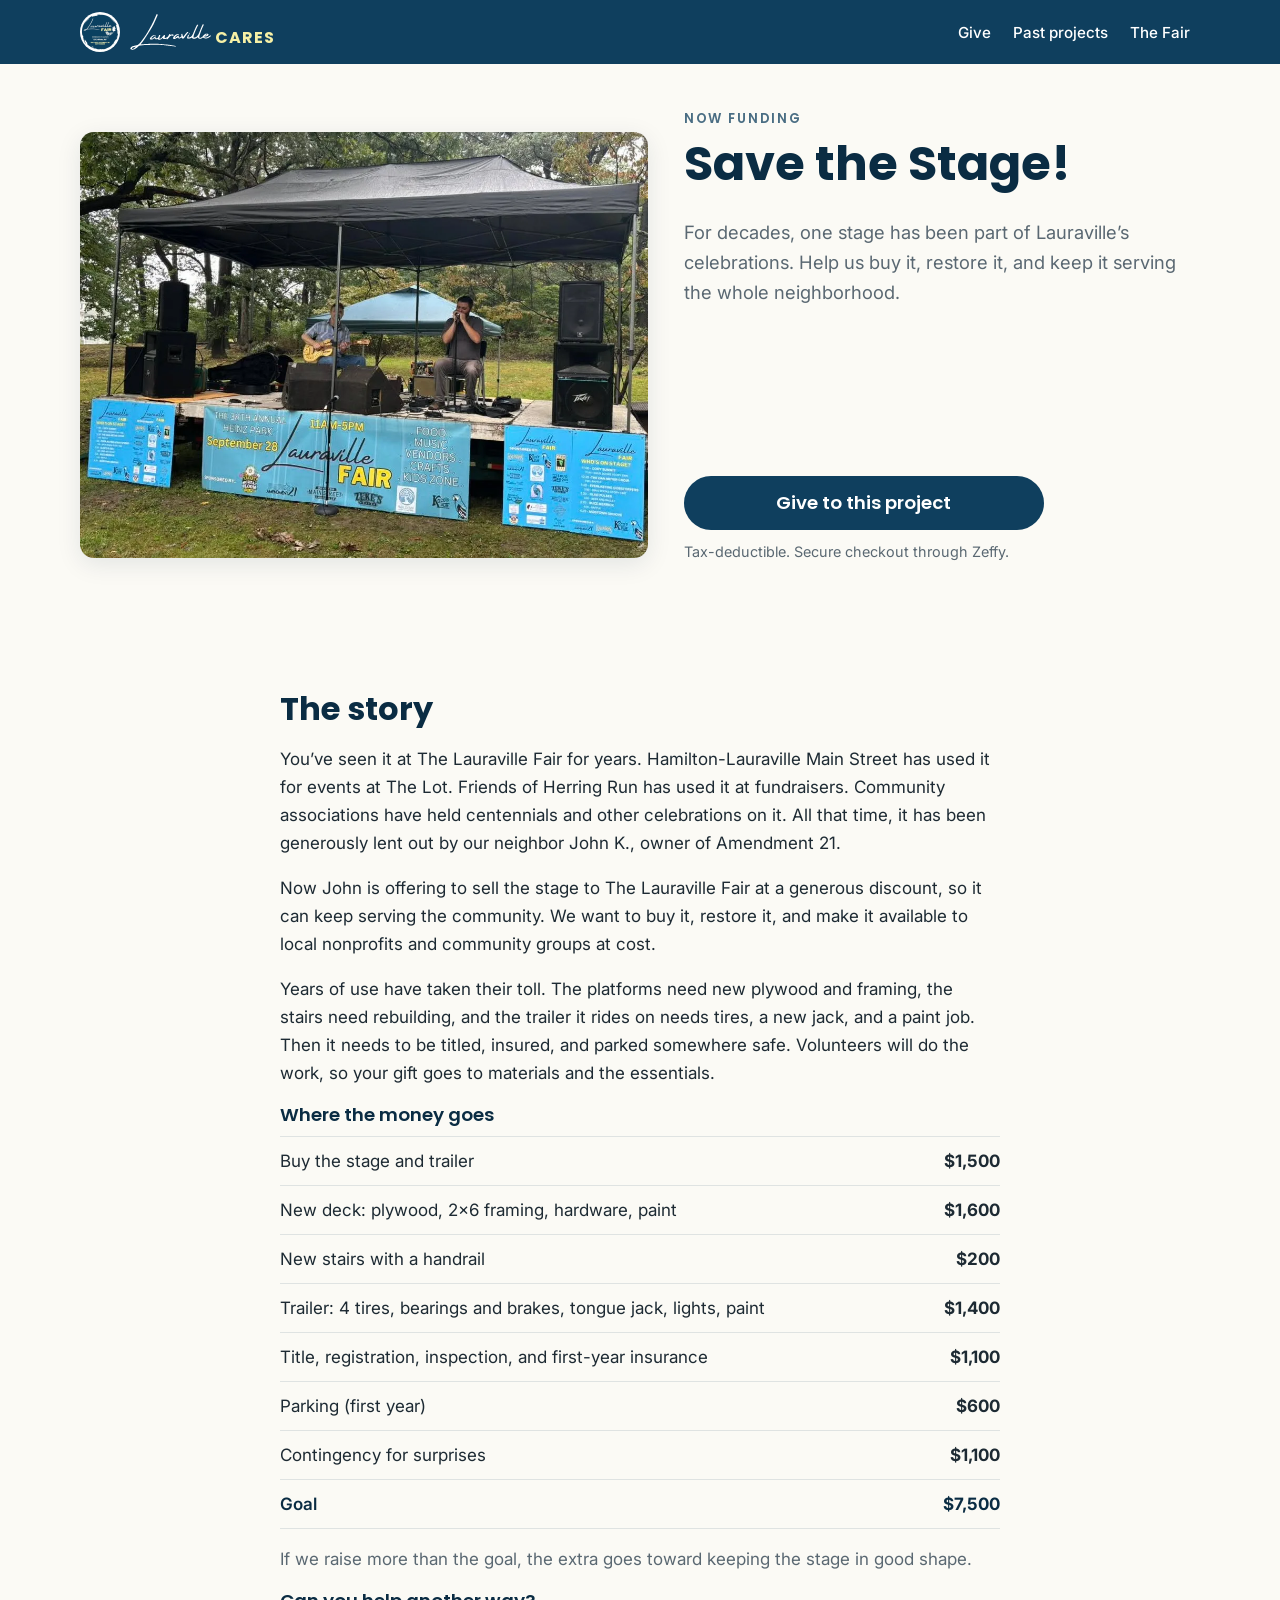
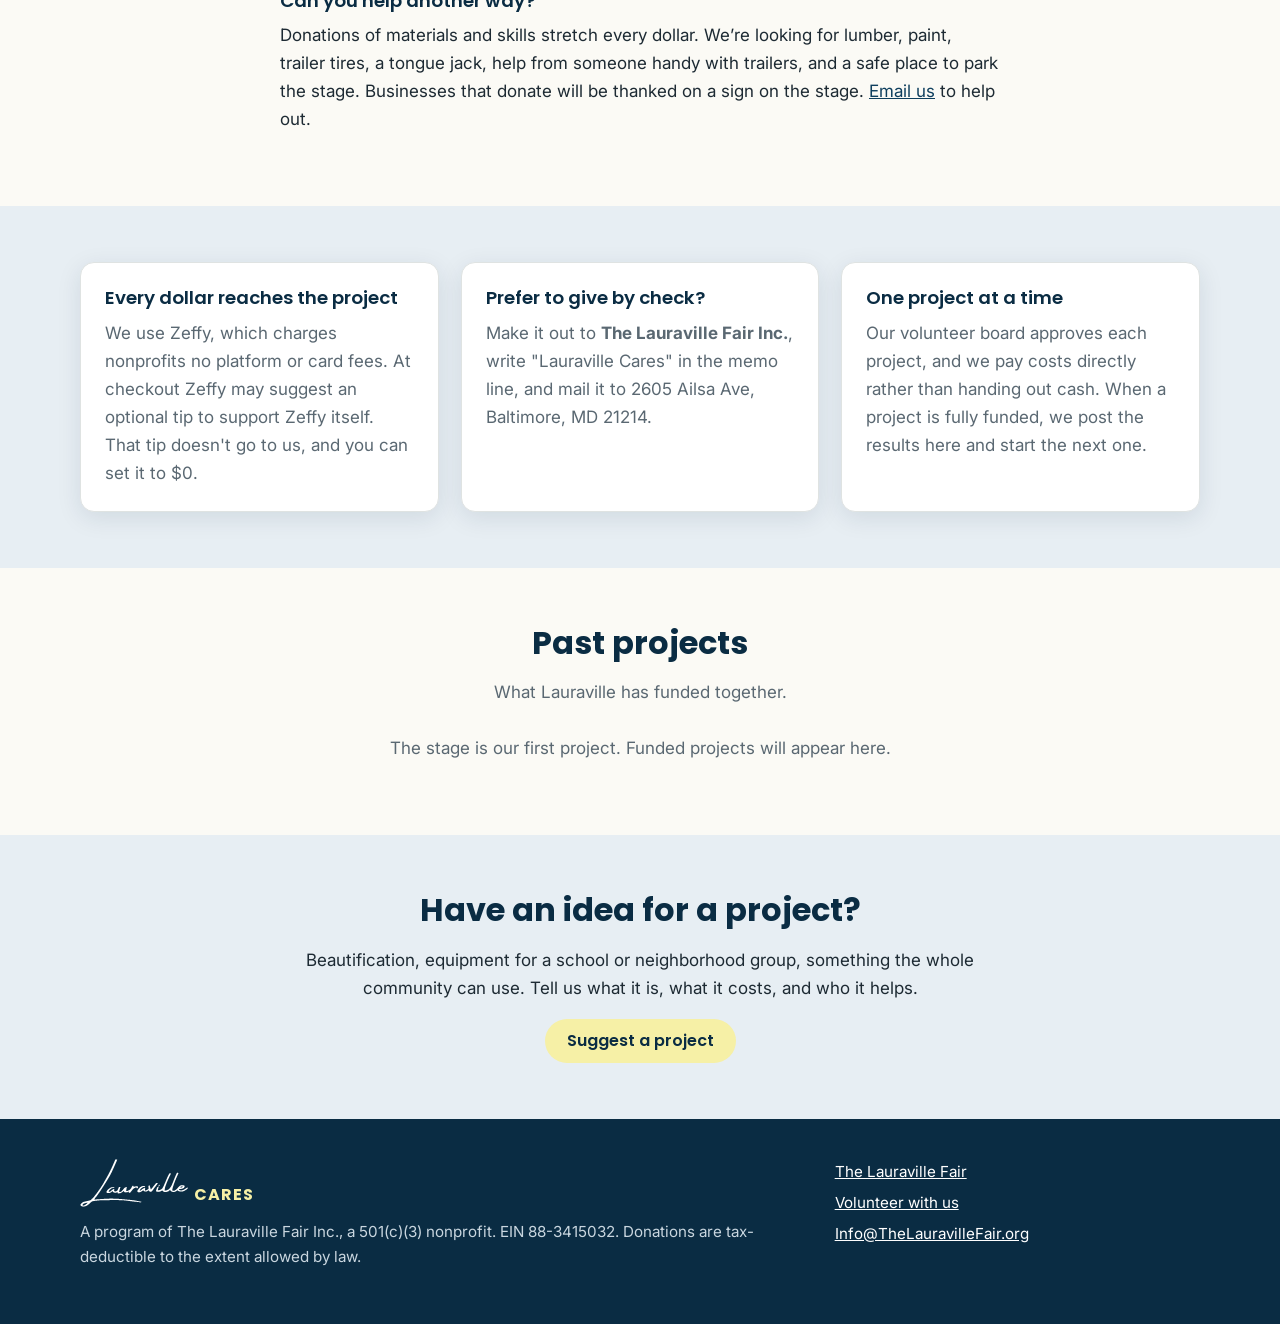
==== index.html @ 90c6c347 "Use lauravillecares.org as the site's domain Search engines are still blocked (noindex) until board " ====
<!doctype html>
<html lang="en">
<head>
  <meta charset="utf-8">
  <meta name="viewport" content="width=device-width, initial-scale=1">
  <!-- Remove this line at launch so search engines can list the site. -->
  <meta name="robots" content="noindex">
  <title>Save the Stage! | Lauraville Cares</title>
  <meta name="description" content="Lauraville Cares, by The Lauraville Fair, raises money for one Lauraville project at a time. No platform fees, so every dollar goes to the project.">
  <link rel="canonical" href="https://lauravillecares.org/">
  <link rel="icon" href="assets/images/logo-lowres.webp">
  <meta property="og:title" content="Lauraville Cares | One neighborhood project at a time">
  <meta property="og:description" content="Help fund the current Lauraville Cares project. Every dollar goes to the project.">
  <meta property="og:url" content="https://lauravillecares.org/">
  <meta property="og:image" content="https://lauravillecares.org/assets/images/projects/stage.webp">
  <link rel="preconnect" href="https://fonts.googleapis.com">
  <link rel="preconnect" href="https://fonts.gstatic.com" crossorigin>
  <link href="https://fonts.googleapis.com/css2?family=Inter:wght@400;500;600&family=Poppins:wght@500;600;700&display=swap" rel="stylesheet">
  <link rel="stylesheet" href="assets/css/styles.css?v=2">
  <!-- Zeffy's popup donation form. Any link with a zeffy-form-link attribute opens it.
       If this script fails to load, the link still opens the Zeffy page in a new tab. -->
  <script defer src="https://zeffy-scripts.s3.ca-central-1.amazonaws.com/embed-form-script.min.js" onload="window.zeffyPopup = true"></script>
  <script>
    // Zeffy's script opens the popup but doesn't stop the link, so stop it here to avoid a second tab.
    document.addEventListener('click', function (e) {
      var link = e.target.closest('a[zeffy-form-link]');
      if (link && window.zeffyPopup) e.preventDefault();
    });
  </script>
</head>
<body>
  <a class="skip-link" href="#main">Skip to content</a>

  <header class="site-header">
    <nav class="container nav" aria-label="Main">
      <a class="brand" href="./">
        <img src="assets/images/logo-lowres.webp" alt="" width="40" height="40">
        <span class="brand__name"><img class="script-word" src="assets/images/lauraville-script.svg" alt="Lauraville" width="81" height="36"><b>CARES</b></span>
      </a>
      <ul class="nav-links">
        <li><a href="#give">Give</a></li>
        <li><a href="#past">Past projects</a></li>
        <li><a href="https://www.thelauravillefair.org/">The Fair</a></li>
      </ul>
    </nav>
  </header>

  <main id="main">

    <!-- =====================================================================
         CURRENT PROJECT
         To start a new project: copy this section's text into a new card under
         PAST PROJECTS, then replace the title, photo, story, goal, and Zeffy link here.
         ===================================================================== -->
    <section class="project" id="give">
      <div class="container project__grid">

        <div class="project__media">
          <img src="assets/images/projects/stage.webp" alt="Two musicians playing on the stage at the 38th annual Lauraville Fair in Heinz Park, under a black canopy with Fair banners hung along the front" width="1080" height="810">
        </div>

        <div class="project__body">
          <span class="eyebrow">Now funding</span>
          <h1>Save the Stage!</h1>
          <p class="lede">For decades, one stage has been part of Lauraville&rsquo;s celebrations. Help us buy it, restore it, and keep it serving the whole neighborhood.</p>

          <!-- PROGRESS: Zeffy's thermometer updates itself after every donation.
               For a new project, swap "save-the-stage-2" for the new form's name. -->
          <div class="thermometer">
            <iframe title="Save the Stage! fundraising progress" src="https://www.zeffy.com/embed/thermometer/save-the-stage-2" allowtransparency="true"></iframe>
          </div>

          <!-- For a new project, swap "save-the-stage-2" for the new form's name in both links. -->
          <a class="btn btn--navy btn--big" href="https://www.zeffy.com/en-US/donation-form/save-the-stage-2" zeffy-form-link="https://www.zeffy.com/embed/donation-form/save-the-stage-2?modal=true" target="_blank" rel="noopener">Give to this project</a>
          <p class="fine">Tax-deductible. Secure checkout through Zeffy.</p>
        </div>

      </div>
    </section>

    <section class="section">
      <div class="container narrow">
        <h2>The story</h2>
        <p>You&rsquo;ve seen it at The Lauraville Fair for years. Hamilton-Lauraville Main Street has used it for events at The Lot. Friends of Herring Run has used it at fundraisers. Community associations have held centennials and other celebrations on it. All that time, it has been generously lent out by our neighbor John K., owner of Amendment 21.</p>
        <p>Now John is offering to sell the stage to The Lauraville Fair at a generous discount, so it can keep serving the community. We want to buy it, restore it, and make it available to local nonprofits and community groups at cost.</p>
        <p>Years of use have taken their toll. The platforms need new plywood and framing, the stairs need rebuilding, and the trailer it rides on needs tires, a new jack, and a paint job. Then it needs to be titled, insured, and parked somewhere safe. Volunteers will do the work, so your gift goes to materials and the essentials.</p>

        <h3>Where the money goes</h3>
        <ul class="budget">
          <li><span>Buy the stage and trailer</span><b>$1,500</b></li>
          <li><span>New deck: plywood, 2&times;6 framing, hardware, paint</span><b>$1,600</b></li>
          <li><span>New stairs with a handrail</span><b>$200</b></li>
          <li><span>Trailer: 4 tires, bearings and brakes, tongue jack, lights, paint</span><b>$1,400</b></li>
          <li><span>Title, registration, inspection, and first-year insurance</span><b>$1,100</b></li>
          <li><span>Parking (first year)</span><b>$600</b></li>
          <li><span>Contingency for surprises</span><b>$1,100</b></li>
          <li class="budget__total"><span>Goal</span><b>$7,500</b></li>
        </ul>
        <p class="muted">If we raise more than the goal, the extra goes toward keeping the stage in good shape.</p>

        <h3>Can you help another way?</h3>
        <p>Donations of materials and skills stretch every dollar. We&rsquo;re looking for lumber, paint, trailer tires, a tongue jack, help from someone handy with trailers, and a safe place to park the stage. Businesses that donate will be thanked on a sign on the stage. <a href="mailto:Info@TheLauravilleFair.org?subject=Save%20the%20Stage%20-%20I%20can%20help">Email us</a> to help out.</p>
      </div>
    </section>

    <section class="section section--tint">
      <div class="container">
        <div class="grid grid--3">
          <div class="card">
            <h3>Every dollar reaches the project</h3>
            <p>We use Zeffy, which charges nonprofits no platform or card fees. At checkout Zeffy may suggest an optional tip to support Zeffy itself. That tip doesn't go to us, and you can set it to $0.</p>
          </div>
          <div class="card">
            <h3>Prefer to give by check?</h3>
            <p>Make it out to <b>The Lauraville Fair Inc.</b>, write "Lauraville Cares" in the memo line, and mail it to 2605 Ailsa Ave, Baltimore, MD 21214.</p>
          </div>
          <div class="card">
            <h3>One project at a time</h3>
            <p>Our volunteer board approves each project, and we pay costs directly rather than handing out cash. When a project is fully funded, we post the results here and start the next one.</p>
          </div>
        </div>
      </div>
    </section>

    <!-- =====================================================================
         PAST PROJECTS
         Newest first. Copy a card, change the text, and delete the "first project" note.
         ===================================================================== -->
    <section class="section" id="past">
      <div class="container">
        <div class="section__head">
          <h2>Past projects</h2>
          <p>What Lauraville has funded together.</p>
        </div>

        <p class="empty">The stage is our first project. Funded projects will appear here.</p>

        <div class="grid grid--3">
          <!-- CARD TEMPLATE
          <article class="card past">
            <img src="assets/images/projects/example.webp" alt="" width="800" height="600">
            <span class="past__badge">Funded · $4,200 from 63 neighbors</span>
            <h3>3D printers for the school club</h3>
            <p>One or two sentences about what was bought and how it's being used now.</p>
          </article>
          -->
        </div>
      </div>
    </section>

    <section class="section section--tint">
      <div class="container narrow center">
        <h2>Have an idea for a project?</h2>
        <p>Beautification, equipment for a school or neighborhood group, something the whole community can use. Tell us what it is, what it costs, and who it helps.</p>
        <a class="btn btn--butter" href="mailto:Info@TheLauravilleFair.org?subject=Lauraville%20Cares%20project%20idea">Suggest a project</a>
      </div>
    </section>

  </main>

  <footer class="site-footer">
    <div class="container footer">
      <div>
        <div class="footer-brand"><img class="script-word" src="assets/images/lauraville-script.svg" alt="Lauraville" width="108" height="48"><b>CARES</b></div>
        <p>A program of The Lauraville Fair Inc., a 501(c)(3) nonprofit. EIN 88-3415032. Donations are tax-deductible to the extent allowed by law.</p>
      </div>
      <ul>
        <li><a href="https://www.thelauravillefair.org/">The Lauraville Fair</a></li>
        <li><a href="https://www.thelauravillefair.org/get-involved.html">Volunteer with us</a></li>
        <li><a href="mailto:Info@TheLauravilleFair.org">Info@TheLauravilleFair.org</a></li>
      </ul>
    </div>
  </footer>

</body>
</html>
---- assets/css/styles.css ----
/* ===== Lauraville Cares — styles (colors match thelauravillefair.org) ===== */
:root {
  --navy: #0f3f5e;
  --navy-deep: #0a2c43;
  --navy-soft: #e7eef3;
  --butter: #f6f0a6;
  --butter-deep: #e9dd6a;
  --ink: #1d2a33;
  --muted: #5a6872;
  --paper: #fbfaf5;
  --line: #dfe3e2;
  --radius: 14px;
  --shadow: 0 6px 24px rgba(10, 44, 67, .10);
  --max: 1120px;
}

*, *::before, *::after { box-sizing: border-box; }
html { scroll-behavior: smooth; }
body { margin: 0; font: 400 1.0625rem/1.65 "Inter", system-ui, sans-serif; color: var(--ink); background: var(--paper); }
img { max-width: 100%; height: auto; display: block; }
a { color: var(--navy); }
h1, h2, h3 { font-family: "Poppins", system-ui, sans-serif; line-height: 1.2; color: var(--navy-deep); margin: 0 0 .5em; }
h1 { font-size: clamp(2rem, 5vw, 3rem); }
h2 { font-size: clamp(1.5rem, 3.5vw, 2rem); }
h3 { font-size: 1.15rem; font-weight: 600; }
p { margin: 0 0 1em; }

.container { width: min(var(--max), 100% - 32px); margin-inline: auto; }
.narrow { max-width: 720px; }
.center { text-align: center; }
.muted { color: var(--muted); }
.skip-link { position: absolute; left: -999px; top: 8px; background: var(--butter); padding: 8px 14px; z-index: 100; }
.skip-link:focus { left: 8px; }

/* Placeholders still to be filled in. Remove class="todo" once real content is in. */
.todo { background: #fff7c2; outline: 2px dashed #d4b106; outline-offset: 2px; border-radius: 4px; padding: 0 4px; color: #6b5600; font-style: italic; }

/* ===== Header ===== */
.site-header { background: var(--navy); }
.nav { display: flex; align-items: center; justify-content: space-between; min-height: 64px; gap: 12px; flex-wrap: wrap; }
.brand { display: flex; align-items: center; gap: 10px; text-decoration: none; }
.brand > img { border-radius: 50%; background: #fff; }
.brand__name { display: flex; align-items: flex-end; gap: 4px; }
.brand .script-word { height: 36px; width: auto; }
.brand b, .footer-brand b { font: 700 1rem/1 "Poppins", sans-serif; color: var(--butter); letter-spacing: .06em; margin-bottom: 4px; }
.nav-links { list-style: none; display: flex; gap: 2px; margin: 0; padding: 0; }
.nav-links a { color: #fff; text-decoration: none; font-weight: 500; padding: 8px 10px; border-radius: 8px; font-size: .95rem; }
.nav-links a:hover { background: rgba(255,255,255,.1); }
@media (max-width: 520px) { .nav { justify-content: center; padding: 8px 0; } }

/* ===== Buttons ===== */
.btn { display: inline-flex; align-items: center; justify-content: center; font: 600 1rem/1 "Poppins", sans-serif; text-decoration: none; padding: 14px 22px; border-radius: 999px; transition: background .12s ease; }
.btn--navy { background: var(--navy); color: #fff; }
.btn--navy:hover { background: var(--navy-deep); }
.btn--butter { background: var(--butter); color: var(--navy-deep); }
.btn--butter:hover { background: var(--butter-deep); }
.btn--big { font-size: 1.15rem; padding: 18px 32px; width: 100%; max-width: 360px; }

/* ===== Current project ===== */
.project { padding: 48px 0 56px; }
.project__grid { display: grid; gap: 36px; grid-template-columns: 1.1fr 1fr; align-items: center; }
@media (max-width: 860px) { .project__grid { grid-template-columns: 1fr; } }
.project__media img, .photo-placeholder { border-radius: var(--radius); box-shadow: var(--shadow); width: 100%; aspect-ratio: 4 / 3; object-fit: cover; }
.photo-placeholder { background: var(--navy-soft); display: grid; place-items: center; }
.eyebrow { font: 600 .82rem/1 "Poppins", sans-serif; text-transform: uppercase; letter-spacing: .14em; color: var(--navy); opacity: .75; display: block; margin-bottom: 10px; }
.lede { font-size: 1.15rem; color: var(--muted); }
.fine { font-size: .9rem; color: var(--muted); margin-top: 10px; }

.thermometer { margin: 24px 0; }
.thermometer iframe { display: block; width: 100%; height: 120px; border: 0; }

/* ===== Sections ===== */
.section { padding: 56px 0; }
.section--tint { background: var(--navy-soft); }
.section__head { text-align: center; max-width: 700px; margin: 0 auto 28px; }
.section__head p { color: var(--muted); }
.grid { display: grid; gap: 22px; }
.grid--3 { grid-template-columns: repeat(auto-fit, minmax(260px, 1fr)); }
.card { background: #fff; border: 1px solid var(--line); border-radius: var(--radius); padding: 24px; box-shadow: var(--shadow); }
.card p { color: var(--muted); margin: 0; }

.budget { list-style: none; padding: 0; margin: 0 0 16px; border-top: 1px solid var(--line); }
.budget li { display: flex; justify-content: space-between; gap: 16px; padding: 10px 0; border-bottom: 1px solid var(--line); }
.budget__total { font-weight: 600; color: var(--navy-deep); }

.past { padding: 0; overflow: hidden; }
.past img { aspect-ratio: 4 / 3; object-fit: cover; width: 100%; }
.past h3, .past p, .past__badge { margin-inline: 20px; }
.past__badge { display: inline-block; margin-top: 16px; margin-bottom: 8px; background: var(--butter); color: var(--navy-deep); font: 600 .8rem/1 "Poppins", sans-serif; padding: 6px 10px; border-radius: 999px; }
.past p { margin-bottom: 20px; }
.empty { text-align: center; color: var(--muted); }

/* ===== Footer ===== */
.site-footer { background: var(--navy-deep); color: #c9d6df; padding: 40px 0; font-size: .95rem; }
.site-footer a { color: #fff; }
.footer { display: grid; gap: 24px; grid-template-columns: 2fr 1fr; }
@media (max-width: 720px) { .footer { grid-template-columns: 1fr; } }
.footer-brand { display: flex; align-items: flex-end; gap: 6px; margin-bottom: 12px; }
.footer-brand .script-word { height: 48px; width: auto; }
.site-footer ul { list-style: none; padding: 0; margin: 0; }
.site-footer li { margin-bottom: 6px; }
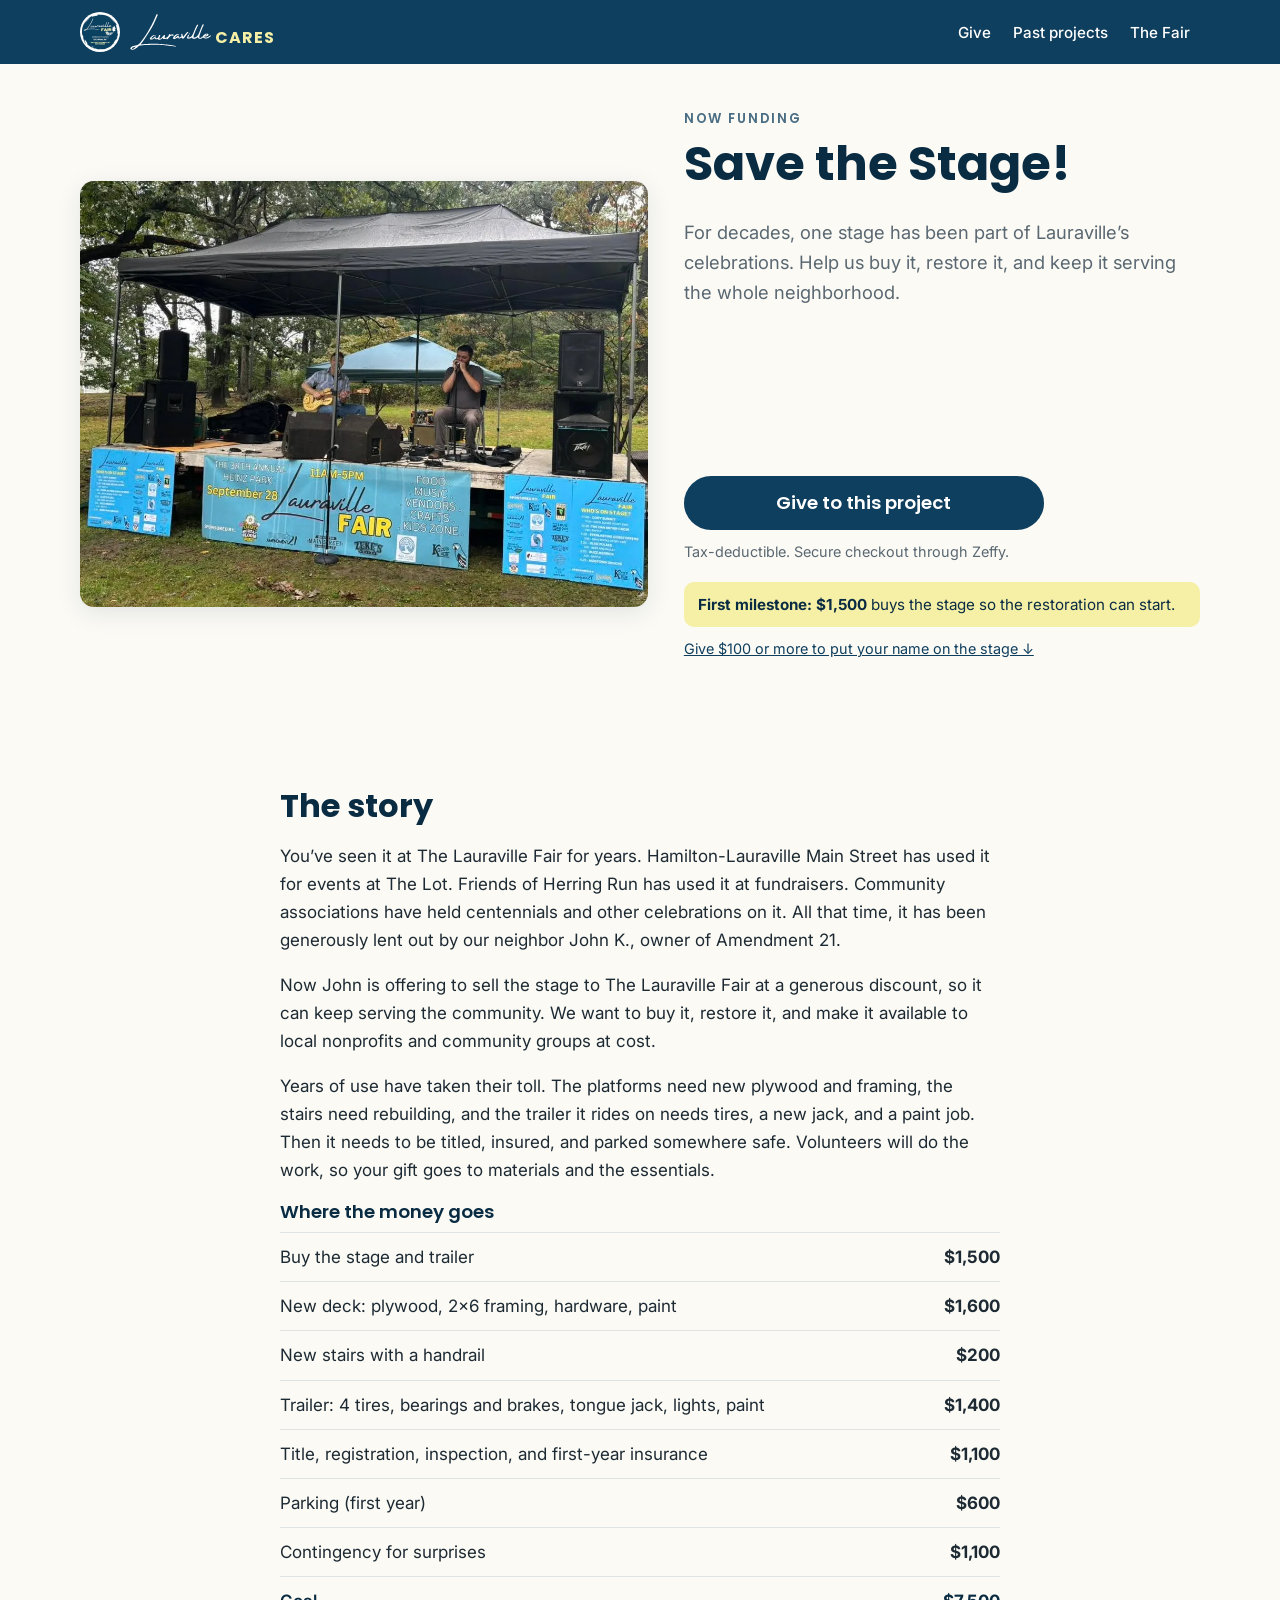
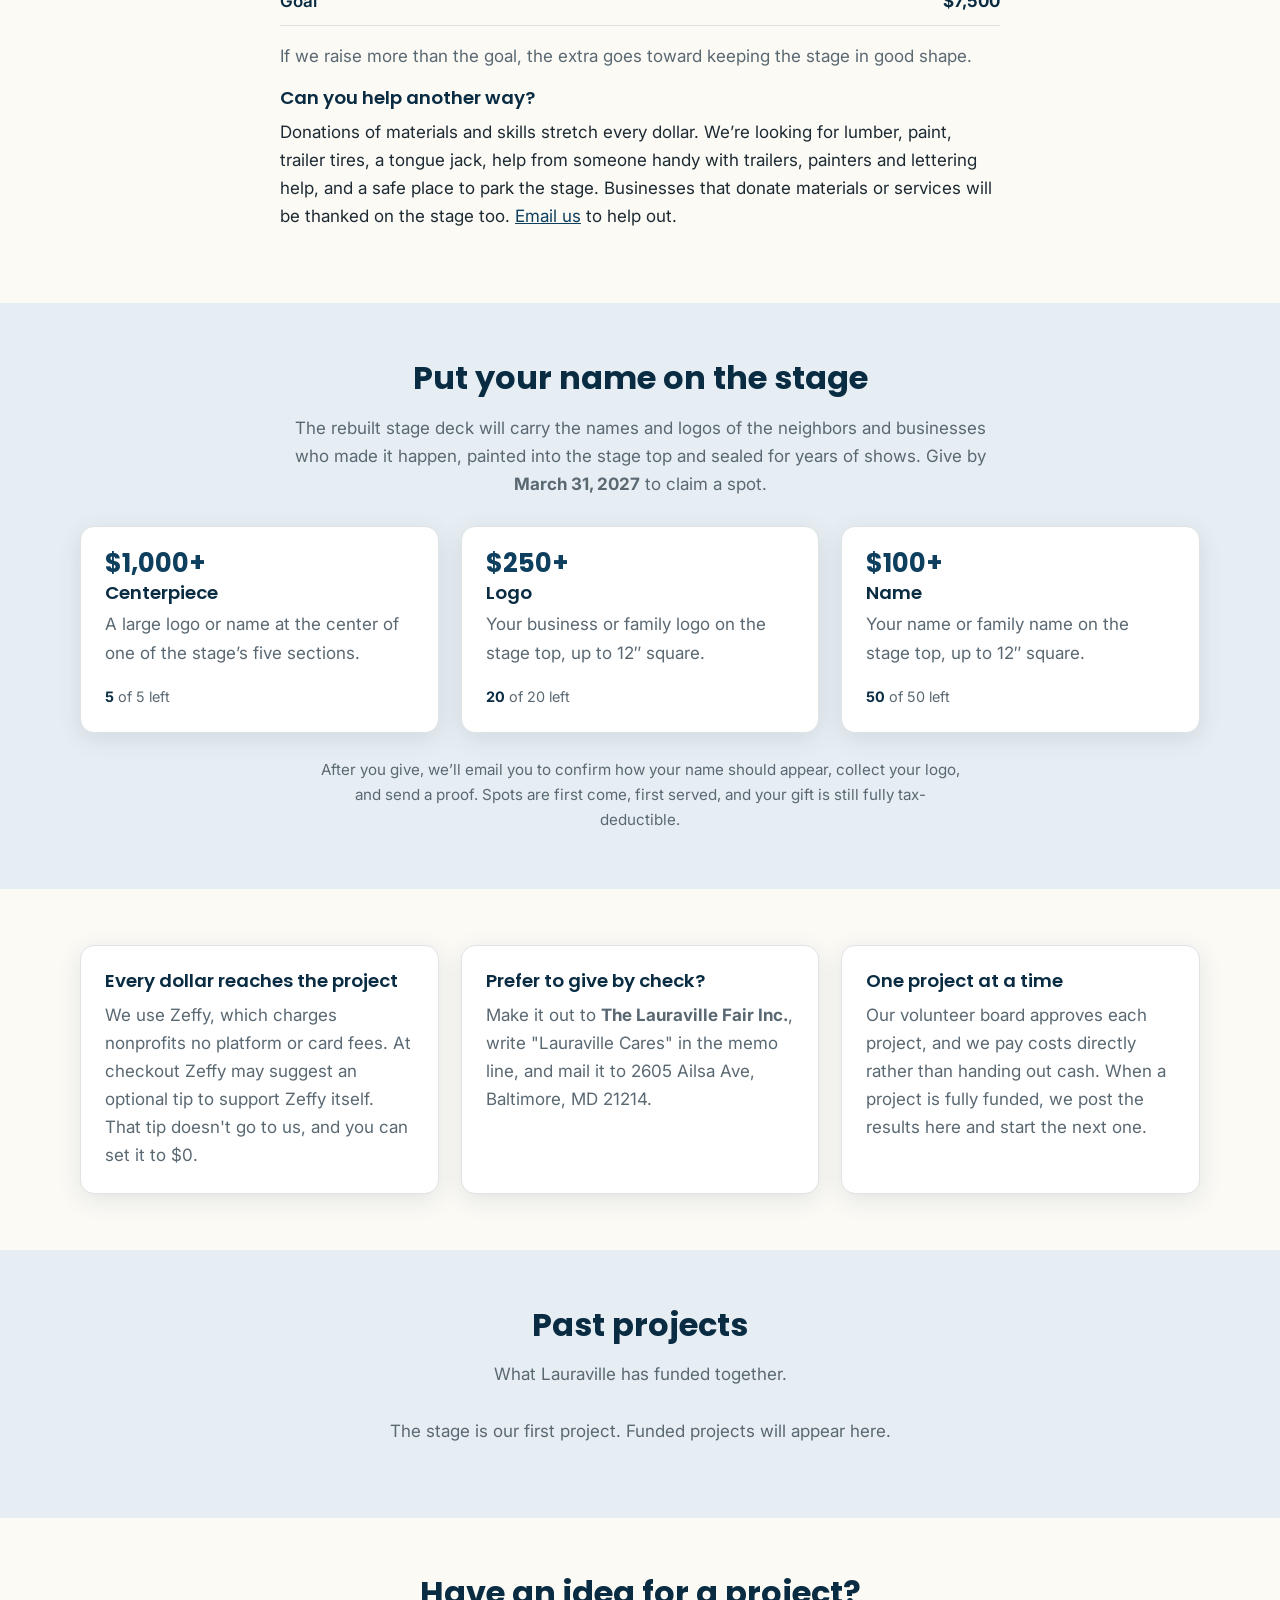
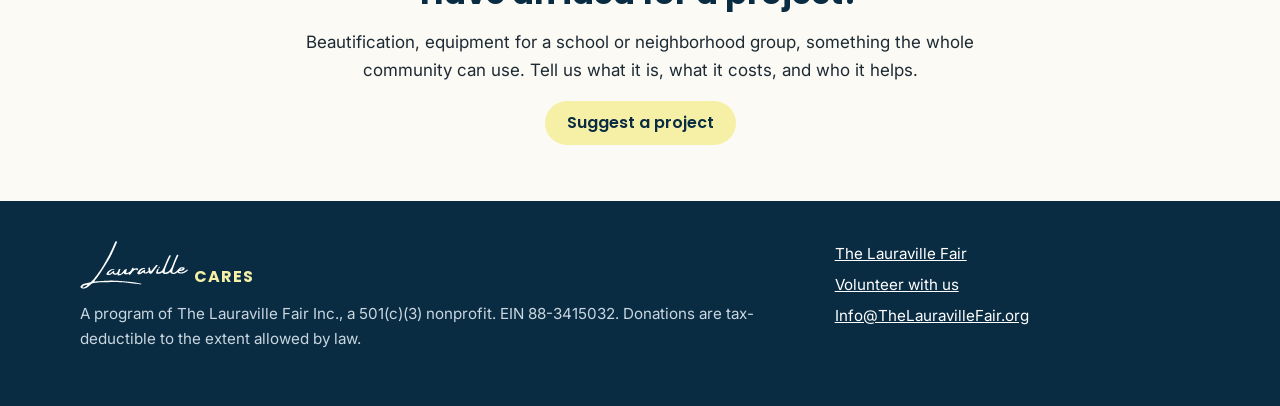
==== commit 1e007f2b: "Save the Stage!: name-on-the-stage tiers and first milestone Adds centerpiece/logo/name recognition " ====
--- a/index.html
+++ b/index.html
@@ -12,11 +12,11 @@
   <meta property="og:title" content="Lauraville Cares | One neighborhood project at a time">
   <meta property="og:description" content="Help fund the current Lauraville Cares project. Every dollar goes to the project.">
   <meta property="og:url" content="https://lauravillecares.org/">
-  <meta property="og:image" content="https://lauravillecares.org/assets/images/projects/stage.webp">
+  <meta property="og:image" content="https://lauravillecares.org/assets/images/projects/stage-share.jpg">
   <link rel="preconnect" href="https://fonts.googleapis.com">
   <link rel="preconnect" href="https://fonts.gstatic.com" crossorigin>
   <link href="https://fonts.googleapis.com/css2?family=Inter:wght@400;500;600&family=Poppins:wght@500;600;700&display=swap" rel="stylesheet">
-  <link rel="stylesheet" href="assets/css/styles.css?v=2">
+  <link rel="stylesheet" href="assets/css/styles.css?v=3">
   <!-- Zeffy's popup donation form. Any link with a zeffy-form-link attribute opens it.
        If this script fails to load, the link still opens the Zeffy page in a new tab. -->
   <script defer src="https://zeffy-scripts.s3.ca-central-1.amazonaws.com/embed-form-script.min.js" onload="window.zeffyPopup = true"></script>
@@ -73,6 +73,8 @@
           <!-- For a new project, swap "save-the-stage-2" for the new form's name in both links. -->
           <a class="btn btn--navy btn--big" href="https://www.zeffy.com/en-US/donation-form/save-the-stage-2" zeffy-form-link="https://www.zeffy.com/embed/donation-form/save-the-stage-2?modal=true" target="_blank" rel="noopener">Give to this project</a>
           <p class="fine">Tax-deductible. Secure checkout through Zeffy.</p>
+          <p class="milestone"><b>First milestone: $1,500</b> buys the stage so the restoration can start.</p>
+          <p class="fine"><a href="#name-on-stage">Give $100 or more to put your name on the stage &darr;</a></p>
         </div>
 
       </div>
@@ -99,11 +101,45 @@
         <p class="muted">If we raise more than the goal, the extra goes toward keeping the stage in good shape.</p>
 
         <h3>Can you help another way?</h3>
-        <p>Donations of materials and skills stretch every dollar. We&rsquo;re looking for lumber, paint, trailer tires, a tongue jack, help from someone handy with trailers, and a safe place to park the stage. Businesses that donate will be thanked on a sign on the stage. <a href="mailto:Info@TheLauravilleFair.org?subject=Save%20the%20Stage%20-%20I%20can%20help">Email us</a> to help out.</p>
-      </div>
-    </section>
-
-    <section class="section section--tint">
+        <p>Donations of materials and skills stretch every dollar. We&rsquo;re looking for lumber, paint, trailer tires, a tongue jack, help from someone handy with trailers, painters and lettering help, and a safe place to park the stage. Businesses that donate materials or services will be thanked on the stage too. <a href="mailto:Info@TheLauravilleFair.org?subject=Save%20the%20Stage%20-%20I%20can%20help">Email us</a> to help out.</p>
+      </div>
+    </section>
+
+    <!-- =====================================================================
+         NAME ON THE STAGE (this project only)
+         Update the "left" numbers as spots are claimed.
+         ===================================================================== -->
+    <section class="section section--tint" id="name-on-stage">
+      <div class="container">
+        <div class="section__head">
+          <h2>Put your name on the stage</h2>
+          <p>The rebuilt stage deck will carry the names and logos of the neighbors and businesses who made it happen, painted into the stage top and sealed for years of shows. Give by <b>March 31, 2027</b> to claim a spot.</p>
+        </div>
+        <div class="grid grid--3 tiers">
+          <div class="card tier">
+            <span class="tier__amt">$1,000+</span>
+            <h3>Centerpiece</h3>
+            <p>A large logo or name at the center of one of the stage&rsquo;s five sections.</p>
+            <span class="tier__left"><b>5</b> of 5 left</span>
+          </div>
+          <div class="card tier">
+            <span class="tier__amt">$250+</span>
+            <h3>Logo</h3>
+            <p>Your business or family logo on the stage top, up to 12&Prime; square.</p>
+            <span class="tier__left"><b>20</b> of 20 left</span>
+          </div>
+          <div class="card tier">
+            <span class="tier__amt">$100+</span>
+            <h3>Name</h3>
+            <p>Your name or family name on the stage top, up to 12&Prime; square.</p>
+            <span class="tier__left"><b>50</b> of 50 left</span>
+          </div>
+        </div>
+        <p class="note">After you give, we&rsquo;ll email you to confirm how your name should appear, collect your logo, and send a proof. Spots are first come, first served, and your gift is still fully tax-deductible.</p>
+      </div>
+    </section>
+
+    <section class="section">
       <div class="container">
         <div class="grid grid--3">
           <div class="card">
@@ -126,7 +162,7 @@
          PAST PROJECTS
          Newest first. Copy a card, change the text, and delete the "first project" note.
          ===================================================================== -->
-    <section class="section" id="past">
+    <section class="section section--tint" id="past">
       <div class="container">
         <div class="section__head">
           <h2>Past projects</h2>
@@ -148,7 +184,7 @@
       </div>
     </section>
 
-    <section class="section section--tint">
+    <section class="section">
       <div class="container narrow center">
         <h2>Have an idea for a project?</h2>
         <p>Beautification, equipment for a school or neighborhood group, something the whole community can use. Tell us what it is, what it costs, and who it helps.</p>
@@ -172,5 +208,7 @@
     </div>
   </footer>
 
+  <!-- Cloudflare Web Analytics (no cookies). Reports: Cloudflare > Analytics & Logs > Web Analytics. -->
+  <script type="module" src="https://static.cloudflareinsights.com/beacon.min.js" data-cf-beacon='{"token": "3a47c4539e944c7ab1bf248b45f4e7bf"}'></script>
 </body>
 </html>
--- a/assets/css/styles.css
+++ b/assets/css/styles.css
@@ -90,6 +90,14 @@
 .past p { margin-bottom: 20px; }
 .empty { text-align: center; color: var(--muted); }
 
+.milestone { margin: 18px 0 4px; padding: 10px 14px; background: var(--butter); border-radius: 10px; font-size: .95rem; color: var(--navy-deep); }
+.tier { display: flex; flex-direction: column; gap: 6px; }
+.tier h3 { margin: 0; }
+.tier__amt { font: 700 1.6rem/1 "Poppins", sans-serif; color: var(--navy); }
+.tier__left { margin-top: auto; padding-top: 12px; font-size: .9rem; color: var(--muted); }
+.tier__left b { color: var(--navy-deep); }
+.note { text-align: center; color: var(--muted); max-width: 640px; margin: 24px auto 0; font-size: .95rem; }
+
 /* ===== Footer ===== */
 .site-footer { background: var(--navy-deep); color: #c9d6df; padding: 40px 0; font-size: .95rem; }
 .site-footer a { color: #fff; }
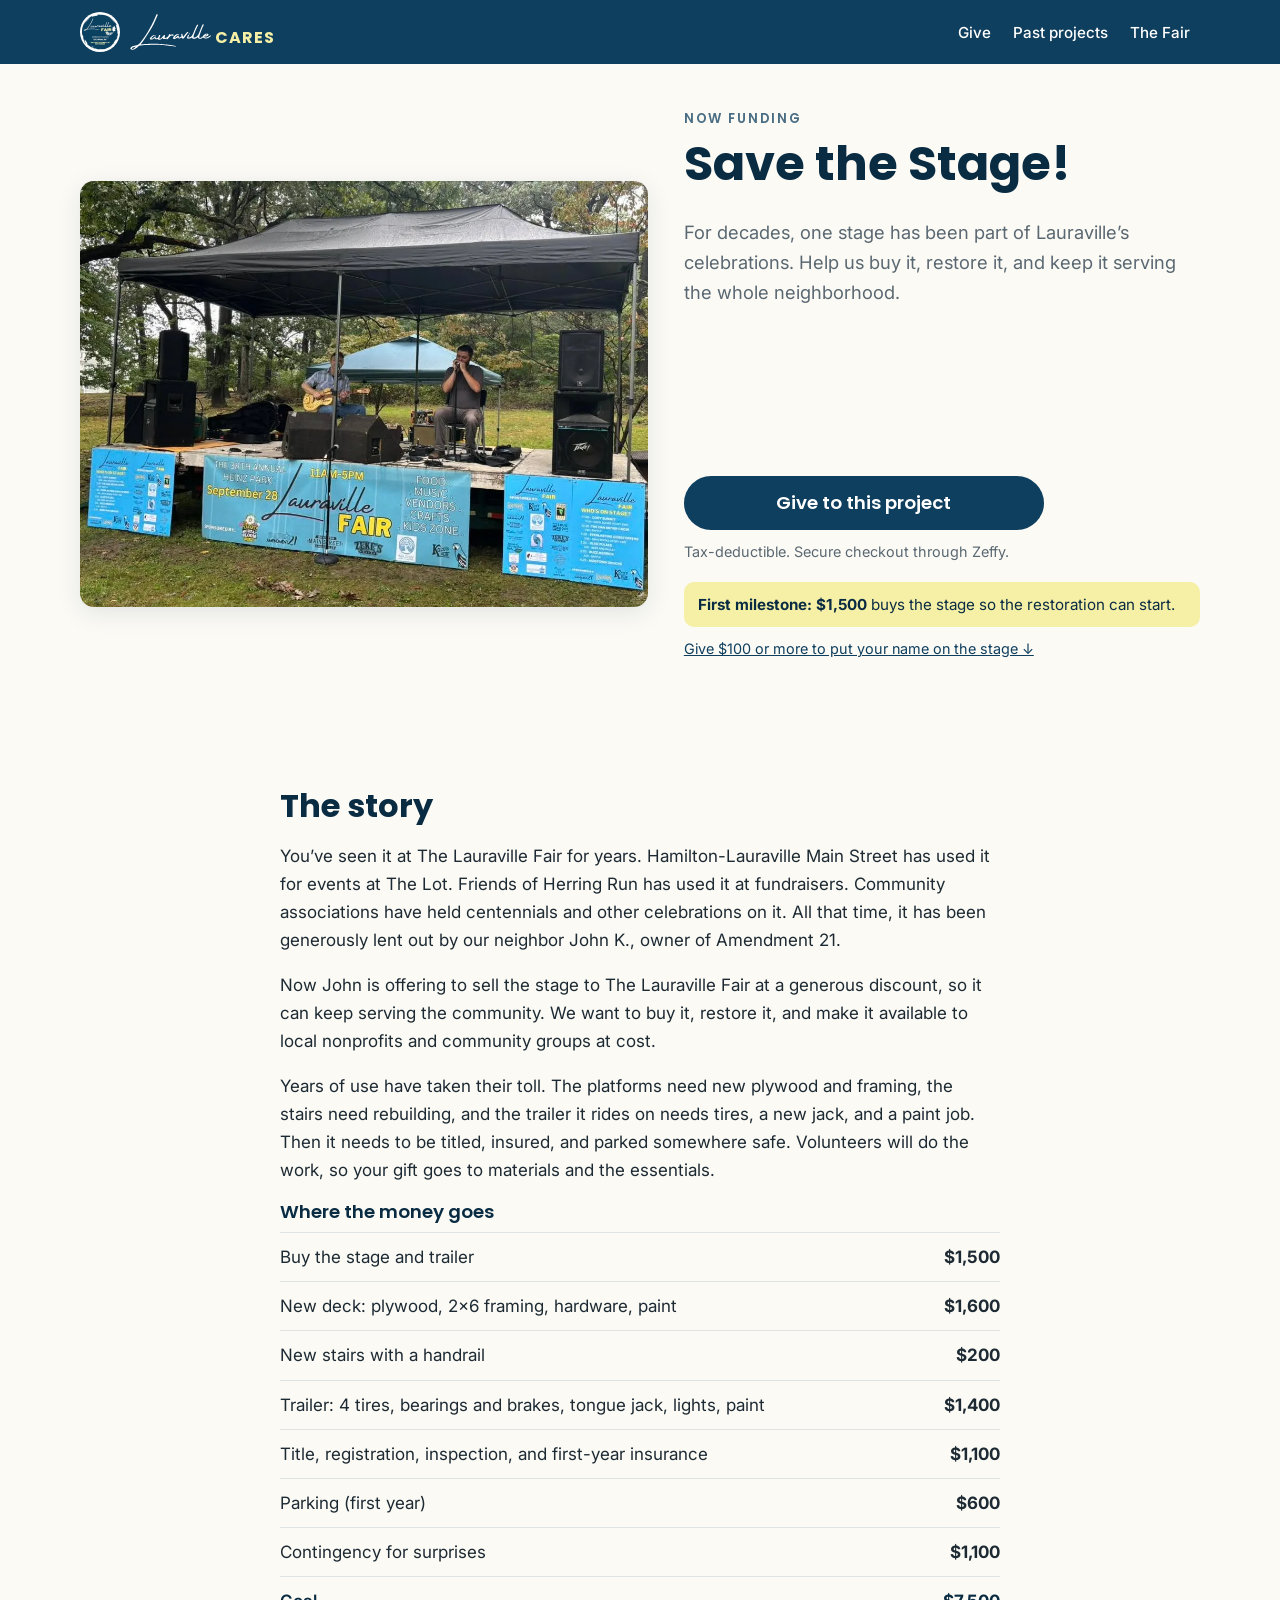
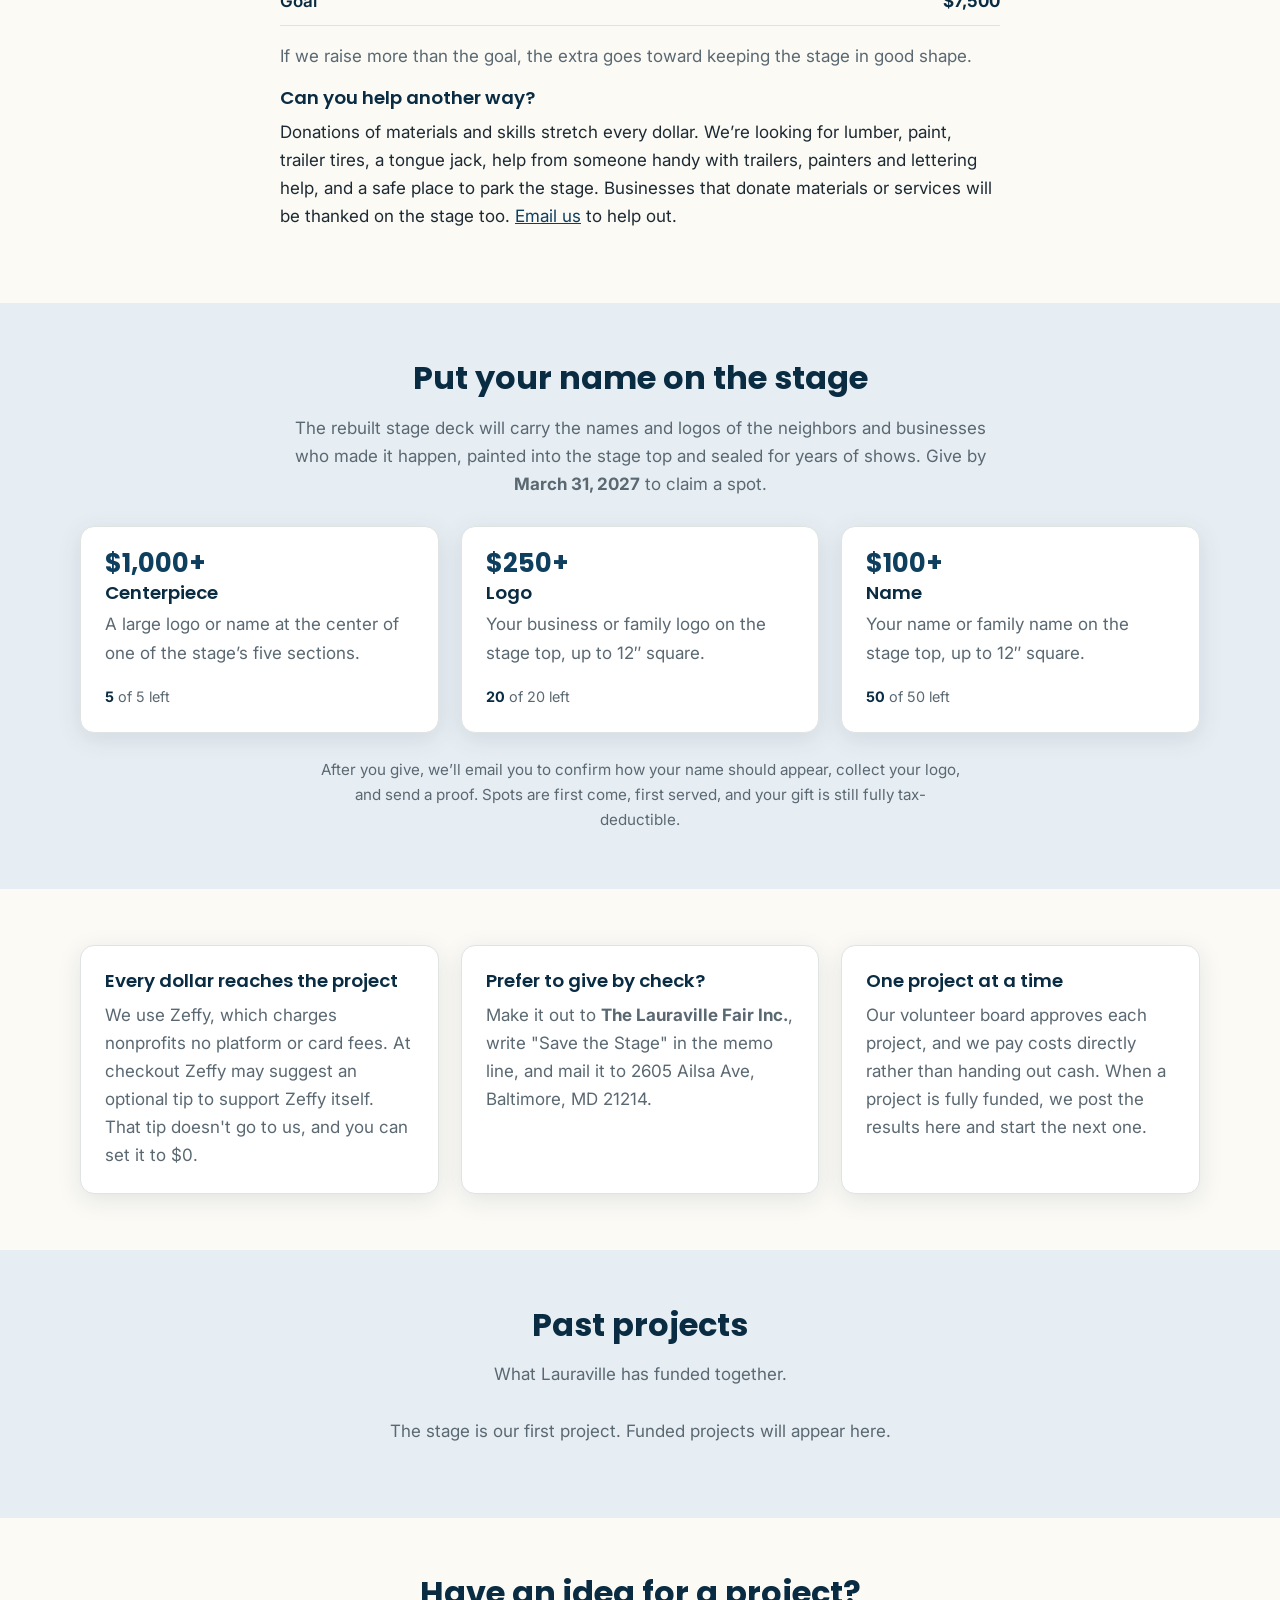
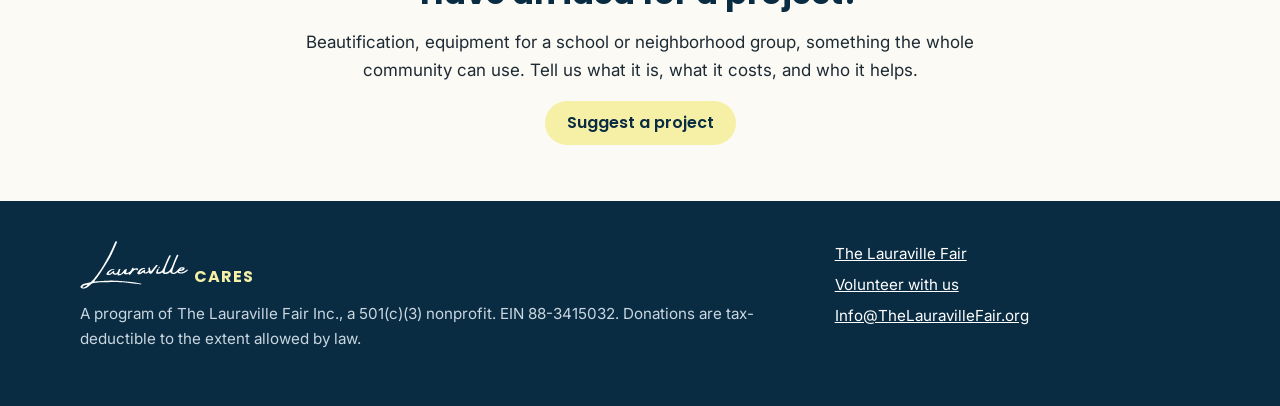
==== commit 3168611e: "Add GHEMS 3D printing campaign page (draft, donations not open yet) Also points Save the Stage check" ====
--- a/index.html
+++ b/index.html
@@ -6,17 +6,20 @@
   <!-- Remove this line at launch so search engines can list the site. -->
   <meta name="robots" content="noindex">
   <title>Save the Stage! | Lauraville Cares</title>
-  <meta name="description" content="Lauraville Cares, by The Lauraville Fair, raises money for one Lauraville project at a time. No platform fees, so every dollar goes to the project.">
+  <meta name="description" content="Save the Stage! Help Lauraville Cares, by The Lauraville Fair, buy and restore the community stage. Every dollar goes to the project.">
   <link rel="canonical" href="https://lauravillecares.org/">
   <link rel="icon" href="assets/images/logo-lowres.webp">
-  <meta property="og:title" content="Lauraville Cares | One neighborhood project at a time">
-  <meta property="og:description" content="Help fund the current Lauraville Cares project. Every dollar goes to the project.">
+  <!-- Link previews (texts, Facebook, etc.). Update the title, description and image for each new project. -->
+  <meta property="og:site_name" content="Lauraville Cares">
+  <meta property="og:title" content="Save the Stage!">
+  <meta property="og:description" content="Help us buy and restore the stage that has hosted Lauraville&rsquo;s fairs, fundraisers and celebrations for decades. $100+ puts your name on it.">
+  <meta name="twitter:card" content="summary_large_image">
   <meta property="og:url" content="https://lauravillecares.org/">
   <meta property="og:image" content="https://lauravillecares.org/assets/images/projects/stage-share.jpg">
   <link rel="preconnect" href="https://fonts.googleapis.com">
   <link rel="preconnect" href="https://fonts.gstatic.com" crossorigin>
   <link href="https://fonts.googleapis.com/css2?family=Inter:wght@400;500;600&family=Poppins:wght@500;600;700&display=swap" rel="stylesheet">
-  <link rel="stylesheet" href="assets/css/styles.css?v=3">
+  <link rel="stylesheet" href="assets/css/styles.css?v=4">
   <!-- Zeffy's popup donation form. Any link with a zeffy-form-link attribute opens it.
        If this script fails to load, the link still opens the Zeffy page in a new tab. -->
   <script defer src="https://zeffy-scripts.s3.ca-central-1.amazonaws.com/embed-form-script.min.js" onload="window.zeffyPopup = true"></script>
@@ -148,7 +151,7 @@
           </div>
           <div class="card">
             <h3>Prefer to give by check?</h3>
-            <p>Make it out to <b>The Lauraville Fair Inc.</b>, write "Lauraville Cares" in the memo line, and mail it to 2605 Ailsa Ave, Baltimore, MD 21214.</p>
+            <p>Make it out to <b>The Lauraville Fair Inc.</b>, write "Save the Stage" in the memo line, and mail it to 2605 Ailsa Ave, Baltimore, MD 21214.</p>
           </div>
           <div class="card">
             <h3>One project at a time</h3>
--- a/assets/css/styles.css
+++ b/assets/css/styles.css
@@ -107,3 +107,13 @@
 .footer-brand .script-word { height: 48px; width: auto; }
 .site-footer ul { list-style: none; padding: 0; margin: 0; }
 .site-footer li { margin-bottom: 6px; }
+
+/* ===== Placeholder photo with icon, "coming soon" button, goal ladder ===== */
+.photo-placeholder--icon { color: var(--navy); display: flex; flex-direction: column; align-items: center; justify-content: center; gap: 12px; text-align: center; padding: 24px; }
+.photo-placeholder--icon span { color: var(--muted); font-size: .95rem; }
+.btn--soon { opacity: .55; cursor: default; }
+.goals { list-style: none; padding: 0; margin: 0 0 12px; border-top: 1px solid var(--line); }
+.goals li { display: flex; gap: 16px; align-items: baseline; padding: 12px 0; border-bottom: 1px solid var(--line); }
+.goals b { font: 700 1.15rem/1 "Poppins", sans-serif; color: var(--navy-deep); min-width: 72px; }
+.goals .goal--funded b::after { content: " \2713"; color: #2d7a3a; }
+.goals .goal--funded span { text-decoration: line-through; color: var(--muted); }
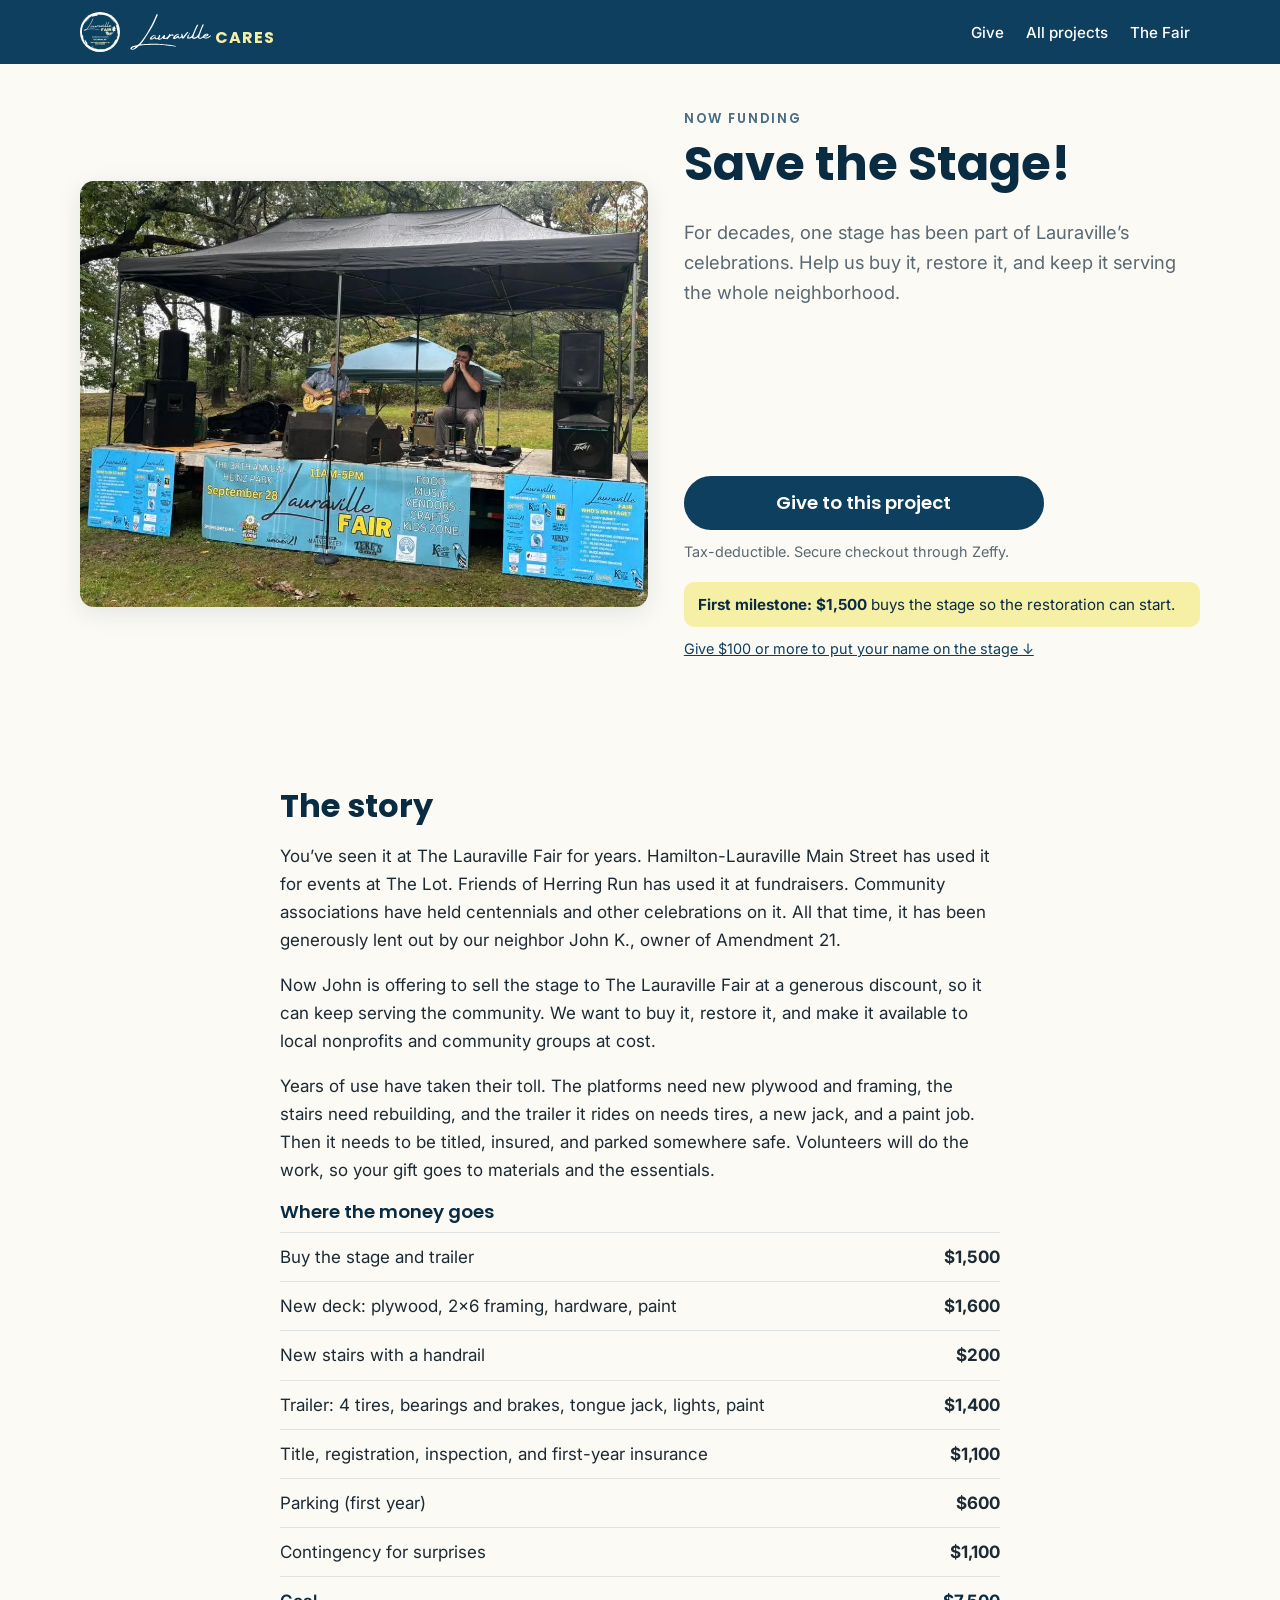
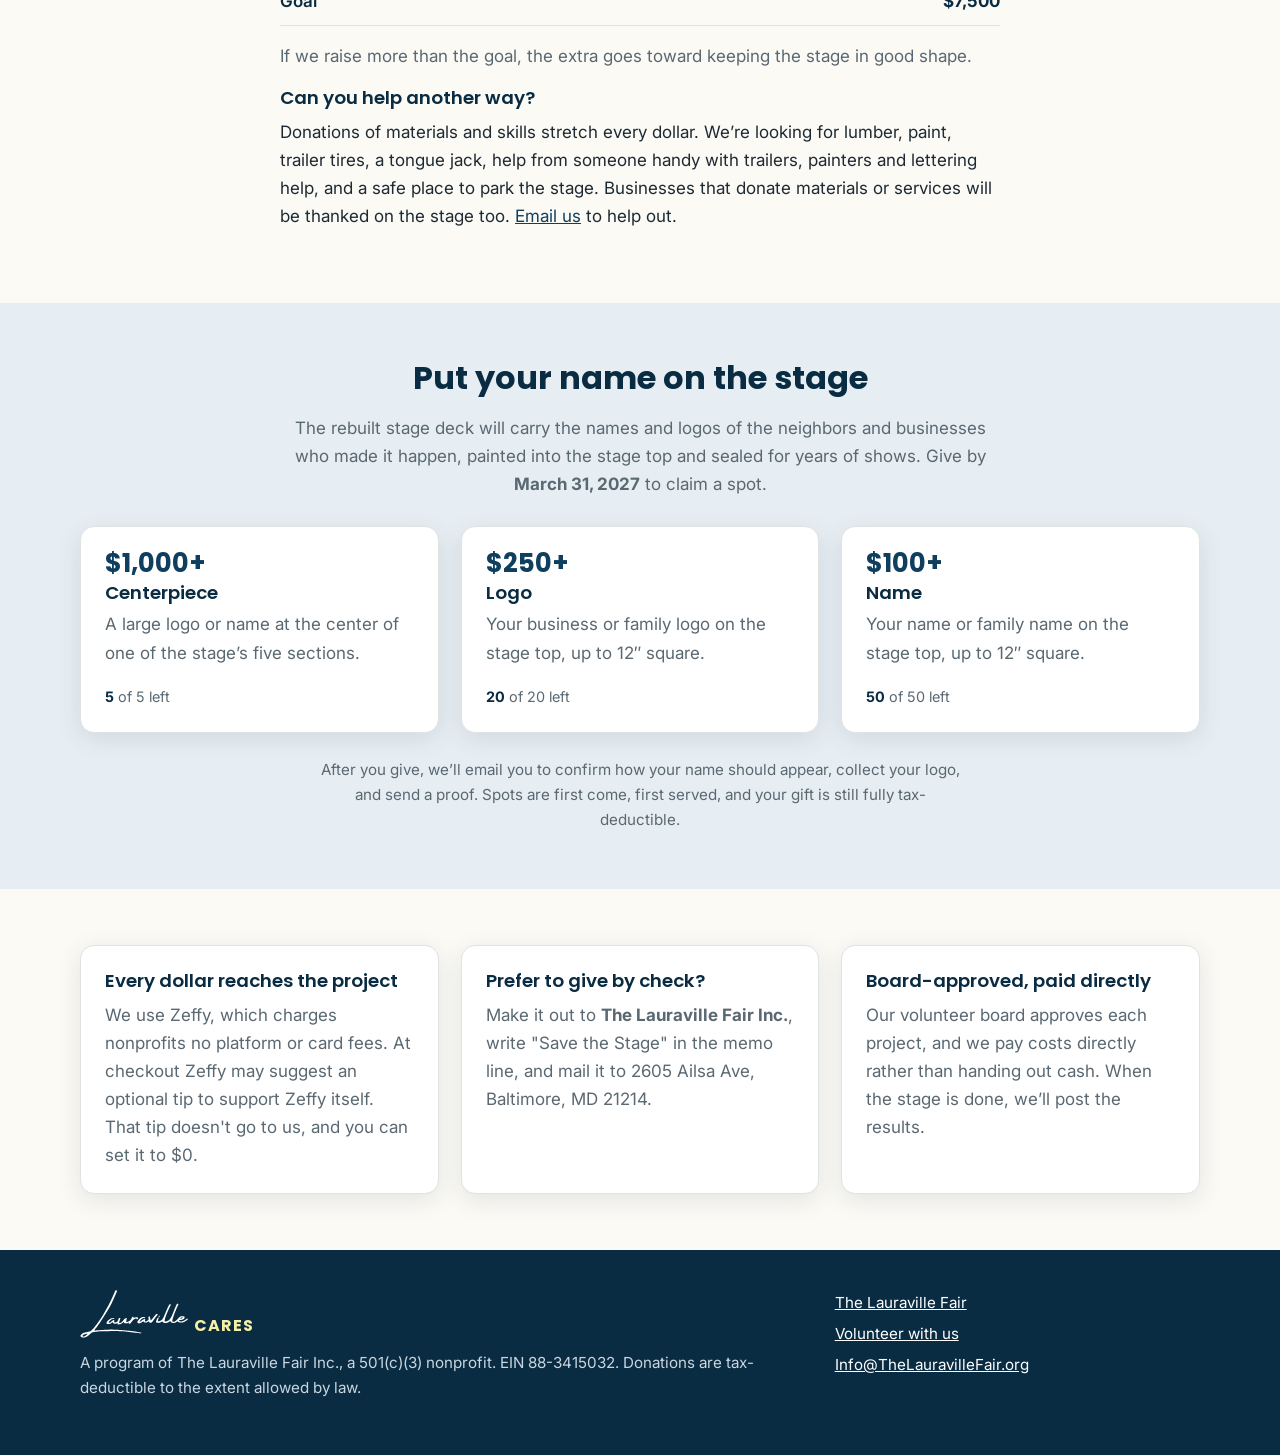
==== commit 8c2e5d36: "Root forwards to /stage for printed QR cards; home page parked at /main Logo and All projects links " ====
--- a/index.html
+++ b/index.html
@@ -3,215 +3,26 @@
 <head>
   <meta charset="utf-8">
   <meta name="viewport" content="width=device-width, initial-scale=1">
-  <!-- Remove this line at launch so search engines can list the site. -->
   <meta name="robots" content="noindex">
+  <!--
+    The site root forwards to Save the Stage! because the printed cards' QR code
+    points here. When those cards are retired, replace this file with main/index.html
+    (and update its canonical/og:url and logo link to "/").
+  -->
   <title>Save the Stage! | Lauraville Cares</title>
-  <meta name="description" content="Save the Stage! Help Lauraville Cares, by The Lauraville Fair, buy and restore the community stage. Every dollar goes to the project.">
-  <link rel="canonical" href="https://lauravillecares.org/">
-  <link rel="icon" href="assets/images/logo-lowres.webp">
-  <!-- Link previews (texts, Facebook, etc.). Update the title, description and image for each new project. -->
+  <link rel="canonical" href="https://lauravillecares.org/stage/">
+  <meta http-equiv="refresh" content="0; url=/stage/">
+  <script>location.replace('/stage/' + location.search + location.hash);</script>
+  <link rel="icon" href="/assets/images/logo-lowres.webp">
+  <!-- Link previews for anyone sharing the bare lauravillecares.org link -->
   <meta property="og:site_name" content="Lauraville Cares">
   <meta property="og:title" content="Save the Stage!">
   <meta property="og:description" content="Help us buy and restore the stage that has hosted Lauraville&rsquo;s fairs, fundraisers and celebrations for decades. $100+ puts your name on it.">
+  <meta property="og:url" content="https://lauravillecares.org/stage/">
+  <meta property="og:image" content="https://lauravillecares.org/assets/images/projects/stage-share.jpg">
   <meta name="twitter:card" content="summary_large_image">
-  <meta property="og:url" content="https://lauravillecares.org/">
-  <meta property="og:image" content="https://lauravillecares.org/assets/images/projects/stage-share.jpg">
-  <link rel="preconnect" href="https://fonts.googleapis.com">
-  <link rel="preconnect" href="https://fonts.gstatic.com" crossorigin>
-  <link href="https://fonts.googleapis.com/css2?family=Inter:wght@400;500;600&family=Poppins:wght@500;600;700&display=swap" rel="stylesheet">
-  <link rel="stylesheet" href="assets/css/styles.css?v=4">
-  <!-- Zeffy's popup donation form. Any link with a zeffy-form-link attribute opens it.
-       If this script fails to load, the link still opens the Zeffy page in a new tab. -->
-  <script defer src="https://zeffy-scripts.s3.ca-central-1.amazonaws.com/embed-form-script.min.js" onload="window.zeffyPopup = true"></script>
-  <script>
-    // Zeffy's script opens the popup but doesn't stop the link, so stop it here to avoid a second tab.
-    document.addEventListener('click', function (e) {
-      var link = e.target.closest('a[zeffy-form-link]');
-      if (link && window.zeffyPopup) e.preventDefault();
-    });
-  </script>
 </head>
 <body>
-  <a class="skip-link" href="#main">Skip to content</a>
-
-  <header class="site-header">
-    <nav class="container nav" aria-label="Main">
-      <a class="brand" href="./">
-        <img src="assets/images/logo-lowres.webp" alt="" width="40" height="40">
-        <span class="brand__name"><img class="script-word" src="assets/images/lauraville-script.svg" alt="Lauraville" width="81" height="36"><b>CARES</b></span>
-      </a>
-      <ul class="nav-links">
-        <li><a href="#give">Give</a></li>
-        <li><a href="#past">Past projects</a></li>
-        <li><a href="https://www.thelauravillefair.org/">The Fair</a></li>
-      </ul>
-    </nav>
-  </header>
-
-  <main id="main">
-
-    <!-- =====================================================================
-         CURRENT PROJECT
-         To start a new project: copy this section's text into a new card under
-         PAST PROJECTS, then replace the title, photo, story, goal, and Zeffy link here.
-         ===================================================================== -->
-    <section class="project" id="give">
-      <div class="container project__grid">
-
-        <div class="project__media">
-          <img src="assets/images/projects/stage.webp" alt="Two musicians playing on the stage at the 38th annual Lauraville Fair in Heinz Park, under a black canopy with Fair banners hung along the front" width="1080" height="810">
-        </div>
-
-        <div class="project__body">
-          <span class="eyebrow">Now funding</span>
-          <h1>Save the Stage!</h1>
-          <p class="lede">For decades, one stage has been part of Lauraville&rsquo;s celebrations. Help us buy it, restore it, and keep it serving the whole neighborhood.</p>
-
-          <!-- PROGRESS: Zeffy's thermometer updates itself after every donation.
-               For a new project, swap "save-the-stage-2" for the new form's name. -->
-          <div class="thermometer">
-            <iframe title="Save the Stage! fundraising progress" src="https://www.zeffy.com/embed/thermometer/save-the-stage-2" allowtransparency="true"></iframe>
-          </div>
-
-          <!-- For a new project, swap "save-the-stage-2" for the new form's name in both links. -->
-          <a class="btn btn--navy btn--big" href="https://www.zeffy.com/en-US/donation-form/save-the-stage-2" zeffy-form-link="https://www.zeffy.com/embed/donation-form/save-the-stage-2?modal=true" target="_blank" rel="noopener">Give to this project</a>
-          <p class="fine">Tax-deductible. Secure checkout through Zeffy.</p>
-          <p class="milestone"><b>First milestone: $1,500</b> buys the stage so the restoration can start.</p>
-          <p class="fine"><a href="#name-on-stage">Give $100 or more to put your name on the stage &darr;</a></p>
-        </div>
-
-      </div>
-    </section>
-
-    <section class="section">
-      <div class="container narrow">
-        <h2>The story</h2>
-        <p>You&rsquo;ve seen it at The Lauraville Fair for years. Hamilton-Lauraville Main Street has used it for events at The Lot. Friends of Herring Run has used it at fundraisers. Community associations have held centennials and other celebrations on it. All that time, it has been generously lent out by our neighbor John K., owner of Amendment 21.</p>
-        <p>Now John is offering to sell the stage to The Lauraville Fair at a generous discount, so it can keep serving the community. We want to buy it, restore it, and make it available to local nonprofits and community groups at cost.</p>
-        <p>Years of use have taken their toll. The platforms need new plywood and framing, the stairs need rebuilding, and the trailer it rides on needs tires, a new jack, and a paint job. Then it needs to be titled, insured, and parked somewhere safe. Volunteers will do the work, so your gift goes to materials and the essentials.</p>
-
-        <h3>Where the money goes</h3>
-        <ul class="budget">
-          <li><span>Buy the stage and trailer</span><b>$1,500</b></li>
-          <li><span>New deck: plywood, 2&times;6 framing, hardware, paint</span><b>$1,600</b></li>
-          <li><span>New stairs with a handrail</span><b>$200</b></li>
-          <li><span>Trailer: 4 tires, bearings and brakes, tongue jack, lights, paint</span><b>$1,400</b></li>
-          <li><span>Title, registration, inspection, and first-year insurance</span><b>$1,100</b></li>
-          <li><span>Parking (first year)</span><b>$600</b></li>
-          <li><span>Contingency for surprises</span><b>$1,100</b></li>
-          <li class="budget__total"><span>Goal</span><b>$7,500</b></li>
-        </ul>
-        <p class="muted">If we raise more than the goal, the extra goes toward keeping the stage in good shape.</p>
-
-        <h3>Can you help another way?</h3>
-        <p>Donations of materials and skills stretch every dollar. We&rsquo;re looking for lumber, paint, trailer tires, a tongue jack, help from someone handy with trailers, painters and lettering help, and a safe place to park the stage. Businesses that donate materials or services will be thanked on the stage too. <a href="mailto:Info@TheLauravilleFair.org?subject=Save%20the%20Stage%20-%20I%20can%20help">Email us</a> to help out.</p>
-      </div>
-    </section>
-
-    <!-- =====================================================================
-         NAME ON THE STAGE (this project only)
-         Update the "left" numbers as spots are claimed.
-         ===================================================================== -->
-    <section class="section section--tint" id="name-on-stage">
-      <div class="container">
-        <div class="section__head">
-          <h2>Put your name on the stage</h2>
-          <p>The rebuilt stage deck will carry the names and logos of the neighbors and businesses who made it happen, painted into the stage top and sealed for years of shows. Give by <b>March 31, 2027</b> to claim a spot.</p>
-        </div>
-        <div class="grid grid--3 tiers">
-          <div class="card tier">
-            <span class="tier__amt">$1,000+</span>
-            <h3>Centerpiece</h3>
-            <p>A large logo or name at the center of one of the stage&rsquo;s five sections.</p>
-            <span class="tier__left"><b>5</b> of 5 left</span>
-          </div>
-          <div class="card tier">
-            <span class="tier__amt">$250+</span>
-            <h3>Logo</h3>
-            <p>Your business or family logo on the stage top, up to 12&Prime; square.</p>
-            <span class="tier__left"><b>20</b> of 20 left</span>
-          </div>
-          <div class="card tier">
-            <span class="tier__amt">$100+</span>
-            <h3>Name</h3>
-            <p>Your name or family name on the stage top, up to 12&Prime; square.</p>
-            <span class="tier__left"><b>50</b> of 50 left</span>
-          </div>
-        </div>
-        <p class="note">After you give, we&rsquo;ll email you to confirm how your name should appear, collect your logo, and send a proof. Spots are first come, first served, and your gift is still fully tax-deductible.</p>
-      </div>
-    </section>
-
-    <section class="section">
-      <div class="container">
-        <div class="grid grid--3">
-          <div class="card">
-            <h3>Every dollar reaches the project</h3>
-            <p>We use Zeffy, which charges nonprofits no platform or card fees. At checkout Zeffy may suggest an optional tip to support Zeffy itself. That tip doesn't go to us, and you can set it to $0.</p>
-          </div>
-          <div class="card">
-            <h3>Prefer to give by check?</h3>
-            <p>Make it out to <b>The Lauraville Fair Inc.</b>, write "Save the Stage" in the memo line, and mail it to 2605 Ailsa Ave, Baltimore, MD 21214.</p>
-          </div>
-          <div class="card">
-            <h3>One project at a time</h3>
-            <p>Our volunteer board approves each project, and we pay costs directly rather than handing out cash. When a project is fully funded, we post the results here and start the next one.</p>
-          </div>
-        </div>
-      </div>
-    </section>
-
-    <!-- =====================================================================
-         PAST PROJECTS
-         Newest first. Copy a card, change the text, and delete the "first project" note.
-         ===================================================================== -->
-    <section class="section section--tint" id="past">
-      <div class="container">
-        <div class="section__head">
-          <h2>Past projects</h2>
-          <p>What Lauraville has funded together.</p>
-        </div>
-
-        <p class="empty">The stage is our first project. Funded projects will appear here.</p>
-
-        <div class="grid grid--3">
-          <!-- CARD TEMPLATE
-          <article class="card past">
-            <img src="assets/images/projects/example.webp" alt="" width="800" height="600">
-            <span class="past__badge">Funded · $4,200 from 63 neighbors</span>
-            <h3>3D printers for the school club</h3>
-            <p>One or two sentences about what was bought and how it's being used now.</p>
-          </article>
-          -->
-        </div>
-      </div>
-    </section>
-
-    <section class="section">
-      <div class="container narrow center">
-        <h2>Have an idea for a project?</h2>
-        <p>Beautification, equipment for a school or neighborhood group, something the whole community can use. Tell us what it is, what it costs, and who it helps.</p>
-        <a class="btn btn--butter" href="mailto:Info@TheLauravilleFair.org?subject=Lauraville%20Cares%20project%20idea">Suggest a project</a>
-      </div>
-    </section>
-
-  </main>
-
-  <footer class="site-footer">
-    <div class="container footer">
-      <div>
-        <div class="footer-brand"><img class="script-word" src="assets/images/lauraville-script.svg" alt="Lauraville" width="108" height="48"><b>CARES</b></div>
-        <p>A program of The Lauraville Fair Inc., a 501(c)(3) nonprofit. EIN 88-3415032. Donations are tax-deductible to the extent allowed by law.</p>
-      </div>
-      <ul>
-        <li><a href="https://www.thelauravillefair.org/">The Lauraville Fair</a></li>
-        <li><a href="https://www.thelauravillefair.org/get-involved.html">Volunteer with us</a></li>
-        <li><a href="mailto:Info@TheLauravilleFair.org">Info@TheLauravilleFair.org</a></li>
-      </ul>
-    </div>
-  </footer>
-
-  <!-- Cloudflare Web Analytics (no cookies). Reports: Cloudflare > Analytics & Logs > Web Analytics. -->
-  <script type="module" src="https://static.cloudflareinsights.com/beacon.min.js" data-cf-beacon='{"token": "3a47c4539e944c7ab1bf248b45f4e7bf"}'></script>
+  <p><a href="/stage/">Continue to Save the Stage!</a></p>
 </body>
 </html>
